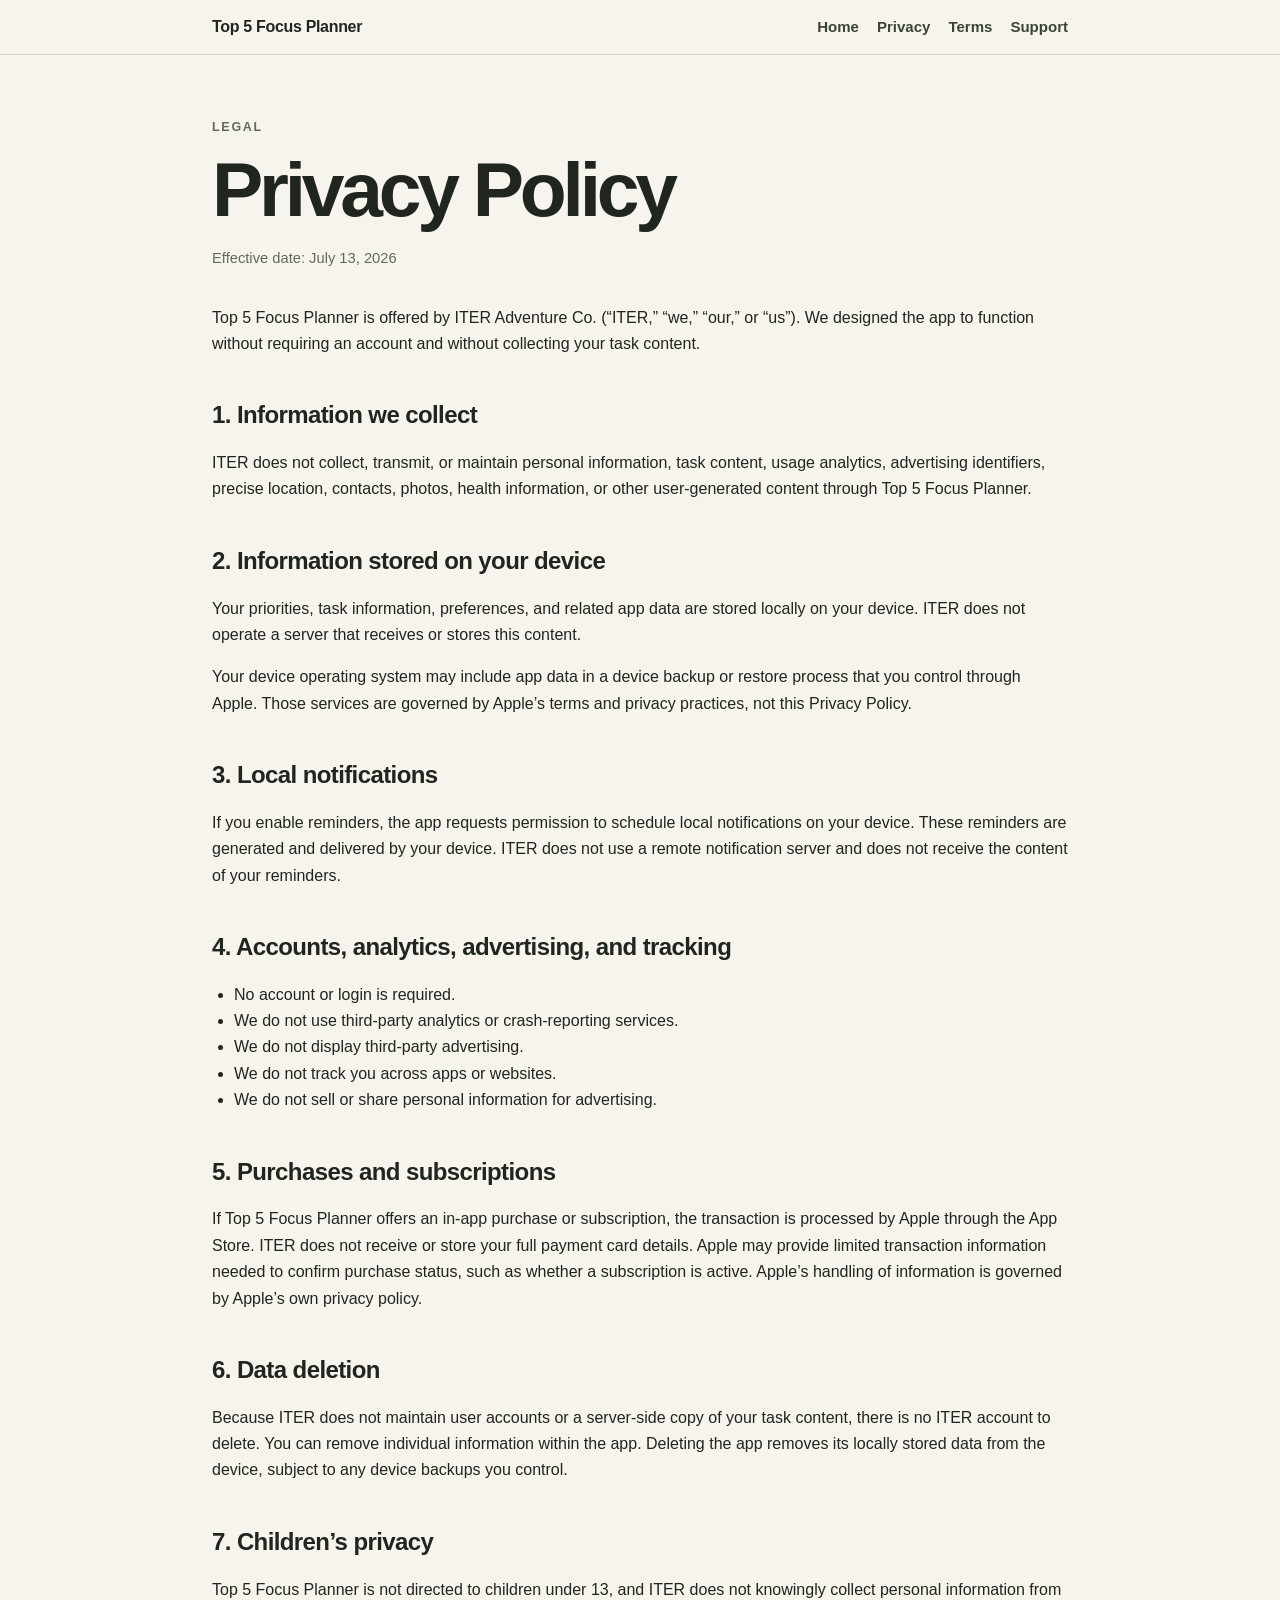
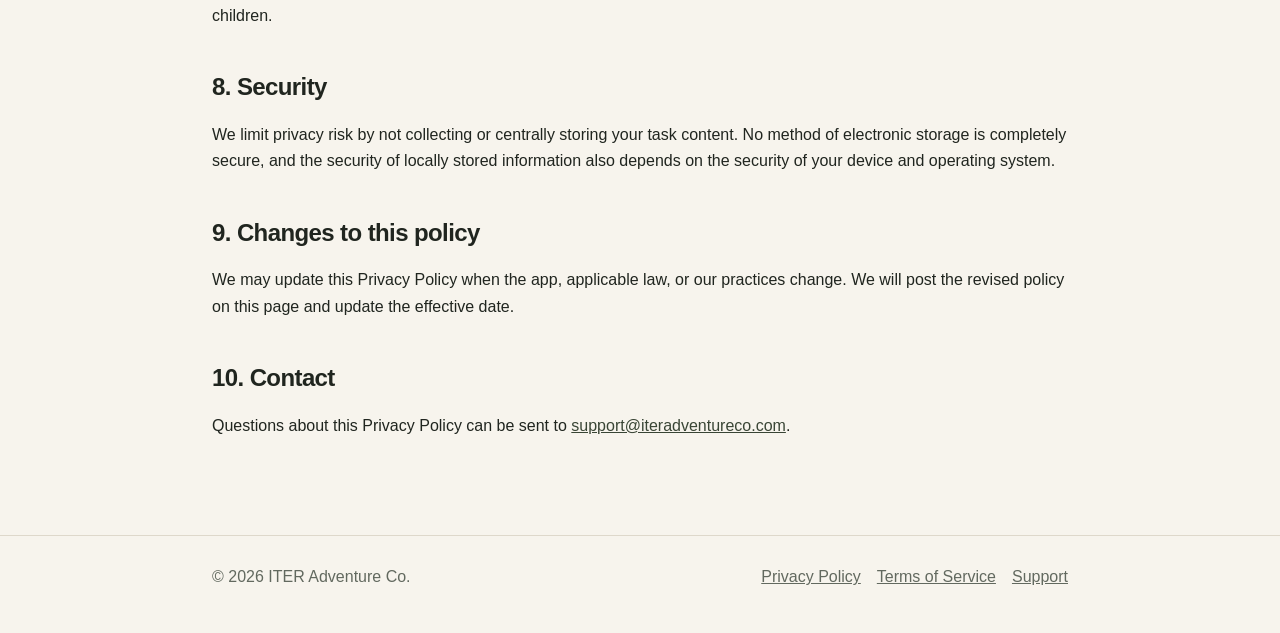
==== privacy.html @ 2925936f "Add files via upload" ====
<!doctype html>
<html lang="en">
<head>
  <meta charset="utf-8">
  <meta name="viewport" content="width=device-width, initial-scale=1">
  <meta name="description" content="Privacy Policy for Top 5 Focus Planner by ITER Adventure Co.">
  <title>Privacy Policy | Top 5 Focus Planner</title>
  <link rel="stylesheet" href="styles.css">
</head>
<body>

<header>
  <div class="nav">
    <a class="brand" href="index.html">Top 5 Focus Planner</a>
    <nav aria-label="Main navigation">
      <a href="index.html">Home</a>
      <a href="privacy.html">Privacy</a>
      <a href="terms.html">Terms</a>
      <a href="support.html">Support</a>
    </nav>
  </div>
</header>

<main>

<div class="eyebrow">Legal</div>
<h1>Privacy Policy</h1>
<p class="meta">Effective date: July 13, 2026</p>

<p>Top 5 Focus Planner is offered by ITER Adventure Co. (“ITER,” “we,” “our,” or “us”). We designed the app to function without requiring an account and without collecting your task content.</p>

<h2>1. Information we collect</h2>
<p>ITER does not collect, transmit, or maintain personal information, task content, usage analytics, advertising identifiers, precise location, contacts, photos, health information, or other user-generated content through Top 5 Focus Planner.</p>

<h2>2. Information stored on your device</h2>
<p>Your priorities, task information, preferences, and related app data are stored locally on your device. ITER does not operate a server that receives or stores this content.</p>
<p>Your device operating system may include app data in a device backup or restore process that you control through Apple. Those services are governed by Apple’s terms and privacy practices, not this Privacy Policy.</p>

<h2>3. Local notifications</h2>
<p>If you enable reminders, the app requests permission to schedule local notifications on your device. These reminders are generated and delivered by your device. ITER does not use a remote notification server and does not receive the content of your reminders.</p>

<h2>4. Accounts, analytics, advertising, and tracking</h2>
<ul>
  <li>No account or login is required.</li>
  <li>We do not use third-party analytics or crash-reporting services.</li>
  <li>We do not display third-party advertising.</li>
  <li>We do not track you across apps or websites.</li>
  <li>We do not sell or share personal information for advertising.</li>
</ul>

<h2>5. Purchases and subscriptions</h2>
<p>If Top 5 Focus Planner offers an in-app purchase or subscription, the transaction is processed by Apple through the App Store. ITER does not receive or store your full payment card details. Apple may provide limited transaction information needed to confirm purchase status, such as whether a subscription is active. Apple’s handling of information is governed by Apple’s own privacy policy.</p>

<h2>6. Data deletion</h2>
<p>Because ITER does not maintain user accounts or a server-side copy of your task content, there is no ITER account to delete. You can remove individual information within the app. Deleting the app removes its locally stored data from the device, subject to any device backups you control.</p>

<h2>7. Children’s privacy</h2>
<p>Top 5 Focus Planner is not directed to children under 13, and ITER does not knowingly collect personal information from children.</p>

<h2>8. Security</h2>
<p>We limit privacy risk by not collecting or centrally storing your task content. No method of electronic storage is completely secure, and the security of locally stored information also depends on the security of your device and operating system.</p>

<h2>9. Changes to this policy</h2>
<p>We may update this Privacy Policy when the app, applicable law, or our practices change. We will post the revised policy on this page and update the effective date.</p>

<h2>10. Contact</h2>
<p>Questions about this Privacy Policy can be sent to <a href="mailto:support@iteradventureco.com">support@iteradventureco.com</a>.</p>

</main>

<footer>
  <div class="footer-inner">
    <div>© 2026 ITER Adventure Co.</div>
    <div class="footer-links">
      <a href="privacy.html">Privacy Policy</a>
      <a href="terms.html">Terms of Service</a>
      <a href="support.html">Support</a>
    </div>
  </div>
</footer>

</body>
</html>
---- styles.css ----
:root {
  --bg: #f7f4ed;
  --surface: #fffdf8;
  --text: #20251f;
  --muted: #62695f;
  --line: #ded8cb;
  --accent: #394535;
  --accent-soft: #e8eadf;
  --max: 900px;
}
* { box-sizing: border-box; }
html { scroll-behavior: smooth; }
body {
  margin: 0;
  font-family: -apple-system, BlinkMacSystemFont, "Segoe UI", Roboto, Helvetica, Arial, sans-serif;
  color: var(--text);
  background: var(--bg);
  line-height: 1.65;
}
a { color: var(--accent); }
a:hover { opacity: .78; }
header {
  position: sticky;
  top: 0;
  z-index: 20;
  background: rgba(247,244,237,.92);
  backdrop-filter: blur(14px);
  border-bottom: 1px solid var(--line);
}
.nav {
  max-width: var(--max);
  margin: auto;
  padding: 14px 22px;
  display: flex;
  align-items: center;
  justify-content: space-between;
  gap: 18px;
}
.brand {
  color: var(--text);
  text-decoration: none;
  font-weight: 800;
  letter-spacing: -.02em;
}
nav { display: flex; gap: 18px; flex-wrap: wrap; }
nav a { text-decoration: none; font-size: .94rem; font-weight: 600; }
main {
  max-width: var(--max);
  margin: auto;
  padding: 62px 22px 80px;
}
.hero { padding: 58px 0 34px; }
.eyebrow {
  text-transform: uppercase;
  letter-spacing: .14em;
  font-size: .78rem;
  font-weight: 800;
  color: var(--muted);
}
h1 {
  font-size: clamp(2.45rem, 7vw, 4.8rem);
  line-height: 1.02;
  letter-spacing: -.055em;
  margin: 12px 0 18px;
}
h2 { margin-top: 44px; line-height: 1.2; letter-spacing: -.025em; }
h3 { margin-top: 28px; line-height: 1.25; }
.lead {
  font-size: 1.22rem;
  color: var(--muted);
  max-width: 700px;
}
.card-grid {
  display: grid;
  grid-template-columns: repeat(2, minmax(0, 1fr));
  gap: 16px;
  margin: 34px 0;
}
.card {
  background: var(--surface);
  border: 1px solid var(--line);
  border-radius: 18px;
  padding: 24px;
  box-shadow: 0 8px 25px rgba(35, 40, 31, .04);
}
.card h3 { margin-top: 0; }
.button {
  display: inline-block;
  margin-top: 12px;
  padding: 12px 18px;
  border-radius: 999px;
  background: var(--accent);
  color: #fff;
  text-decoration: none;
  font-weight: 700;
}
.notice {
  background: var(--accent-soft);
  border-left: 4px solid var(--accent);
  border-radius: 10px;
  padding: 14px 16px;
  margin: 24px 0;
}
.meta {
  color: var(--muted);
  font-size: .92rem;
  margin-bottom: 34px;
}
ul { padding-left: 22px; }
footer {
  border-top: 1px solid var(--line);
  color: var(--muted);
}
.footer-inner {
  max-width: var(--max);
  margin: auto;
  padding: 28px 22px 42px;
  display: flex;
  justify-content: space-between;
  gap: 20px;
  flex-wrap: wrap;
}
.footer-links { display: flex; gap: 16px; flex-wrap: wrap; }
.footer-links a { color: var(--muted); }
.faq details {
  background: var(--surface);
  border: 1px solid var(--line);
  border-radius: 12px;
  padding: 16px 18px;
  margin: 12px 0;
}
.faq summary { cursor: pointer; font-weight: 750; }
.small { font-size: .9rem; color: var(--muted); }
@media (max-width: 680px) {
  .nav { align-items: flex-start; flex-direction: column; }
  nav { gap: 12px; }
  main { padding-top: 36px; }
  .hero { padding-top: 30px; }
  .card-grid { grid-template-columns: 1fr; }
}
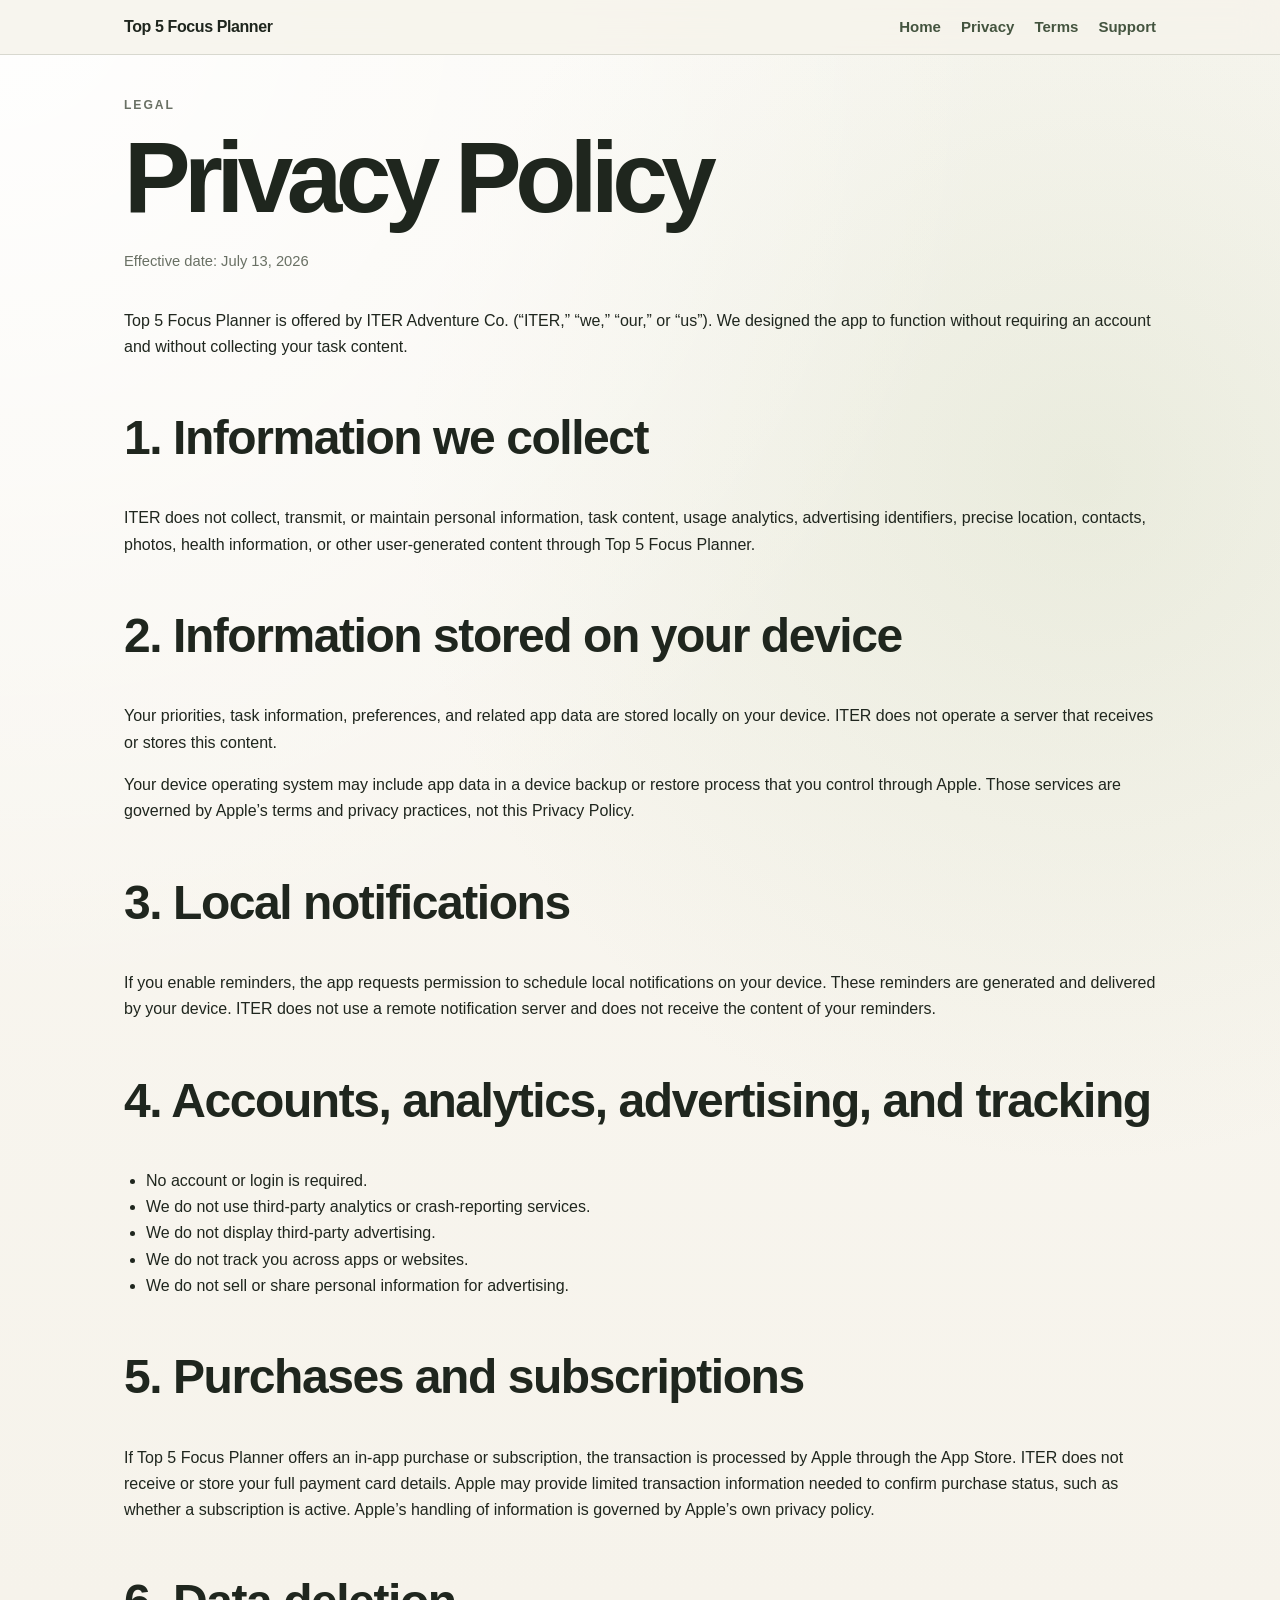
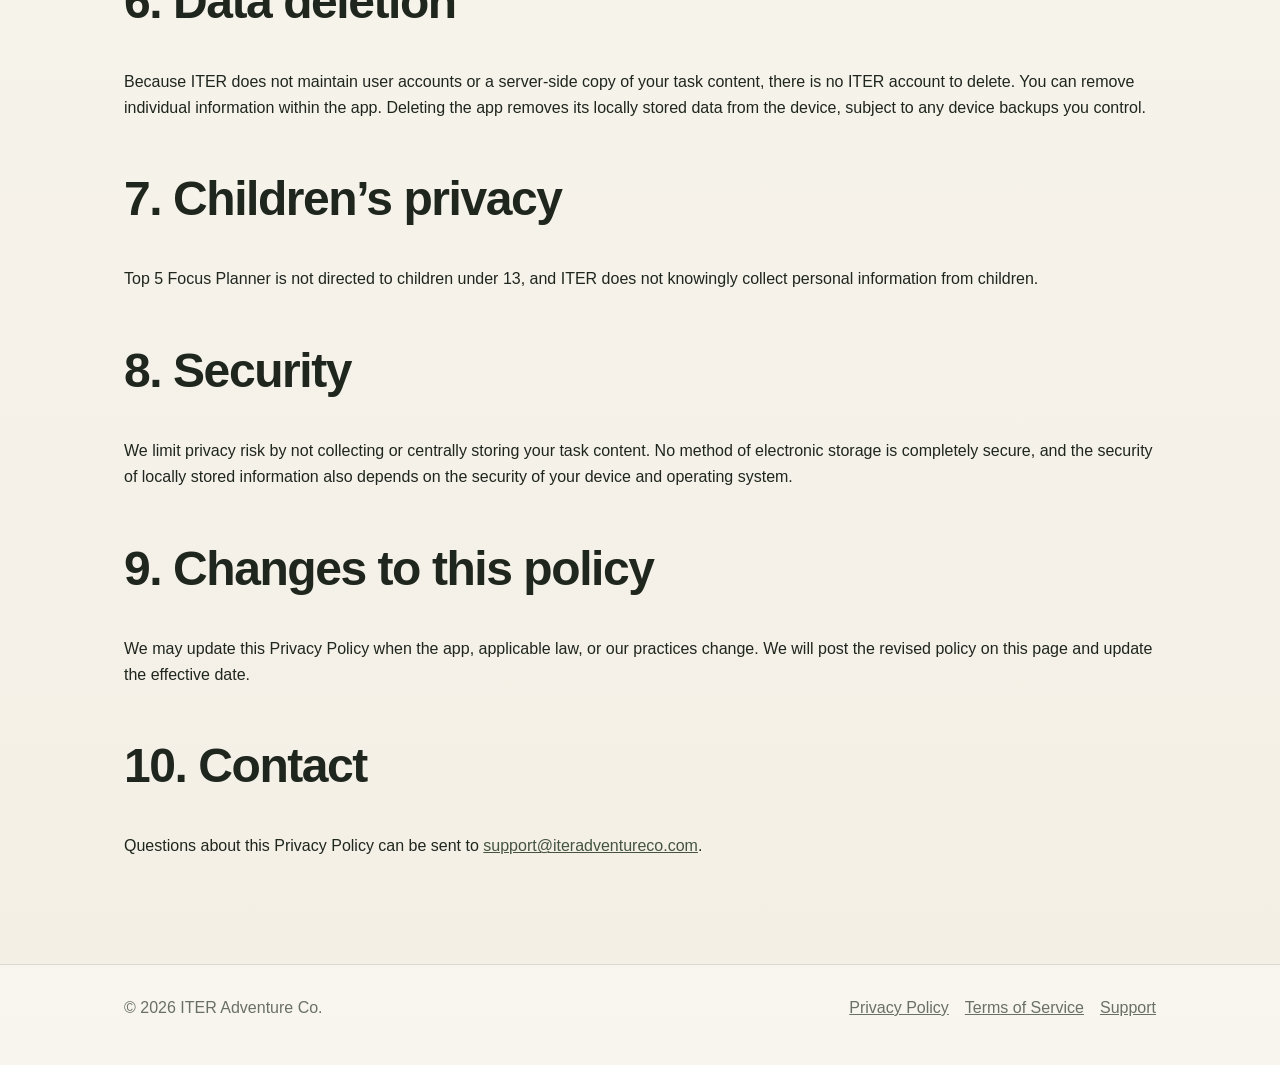
==== commit 5e5baba1: "Add files via upload" ====
--- a/privacy.html
+++ b/privacy.html
@@ -5,6 +5,8 @@
   <meta name="viewport" content="width=device-width, initial-scale=1">
   <meta name="description" content="Privacy Policy for Top 5 Focus Planner by ITER Adventure Co.">
   <title>Privacy Policy | Top 5 Focus Planner</title>
+  <link rel="icon" type="image/png" href="app-icon.png">
+  <link rel="apple-touch-icon" href="app-icon.png">
   <link rel="stylesheet" href="styles.css">
 </head>
 <body>
--- a/styles.css
+++ b/styles.css
@@ -1,12 +1,15 @@
 :root {
-  --bg: #f7f4ed;
-  --surface: #fffdf8;
-  --text: #20251f;
-  --muted: #62695f;
-  --line: #ded8cb;
-  --accent: #394535;
-  --accent-soft: #e8eadf;
-  --max: 900px;
+  --bg: #f6f3eb;
+  --surface: rgba(255,255,255,.66);
+  --surface-solid: #fffdf8;
+  --text: #1f261e;
+  --muted: #697064;
+  --line: rgba(58,69,53,.16);
+  --accent: #44543f;
+  --accent-2: #8fa476;
+  --soft: #e9eddf;
+  --max: 1080px;
+  --shadow: 0 24px 70px rgba(37, 45, 34, .10);
 }
 * { box-sizing: border-box; }
 html { scroll-behavior: smooth; }
@@ -14,91 +17,179 @@
   margin: 0;
   font-family: -apple-system, BlinkMacSystemFont, "Segoe UI", Roboto, Helvetica, Arial, sans-serif;
   color: var(--text);
-  background: var(--bg);
+  background:
+    radial-gradient(circle at top left, rgba(255,255,255,.9), transparent 34%),
+    radial-gradient(circle at 85% 18%, rgba(184,199,157,.23), transparent 28%),
+    linear-gradient(180deg, #faf8f3 0%, var(--bg) 60%, #f3efe5 100%);
   line-height: 1.65;
 }
 a { color: var(--accent); }
 a:hover { opacity: .78; }
+img { max-width: 100%; }
 header {
   position: sticky;
   top: 0;
   z-index: 20;
-  background: rgba(247,244,237,.92);
-  backdrop-filter: blur(14px);
+  background: rgba(246,243,235,.82);
+  backdrop-filter: blur(18px);
   border-bottom: 1px solid var(--line);
 }
 .nav {
   max-width: var(--max);
   margin: auto;
-  padding: 14px 22px;
+  padding: 14px 24px;
   display: flex;
   align-items: center;
   justify-content: space-between;
-  gap: 18px;
+  gap: 20px;
 }
 .brand {
   color: var(--text);
   text-decoration: none;
   font-weight: 800;
-  letter-spacing: -.02em;
-}
-nav { display: flex; gap: 18px; flex-wrap: wrap; }
-nav a { text-decoration: none; font-size: .94rem; font-weight: 600; }
+  letter-spacing: -.025em;
+}
+nav { display: flex; gap: 20px; flex-wrap: wrap; }
+nav a { text-decoration: none; font-size: .94rem; font-weight: 650; }
 main {
   max-width: var(--max);
   margin: auto;
-  padding: 62px 22px 80px;
-}
-.hero { padding: 58px 0 34px; }
+  padding: 40px 24px 88px;
+}
+.hero {
+  min-height: 72vh;
+  display: grid;
+  grid-template-columns: 1.05fr .95fr;
+  align-items: center;
+  gap: 56px;
+  padding: 72px 0 58px;
+}
+.hero-copy { max-width: 660px; }
+.icon-wrap {
+  display: flex;
+  justify-content: center;
+  align-items: center;
+}
+.app-icon {
+  width: min(390px, 78vw);
+  border-radius: 26%;
+  box-shadow: var(--shadow);
+  animation: float 6s ease-in-out infinite;
+}
+@keyframes float {
+  0%, 100% { transform: translateY(0); }
+  50% { transform: translateY(-10px); }
+}
 .eyebrow {
   text-transform: uppercase;
-  letter-spacing: .14em;
-  font-size: .78rem;
+  letter-spacing: .16em;
+  font-size: .76rem;
   font-weight: 800;
   color: var(--muted);
 }
 h1 {
-  font-size: clamp(2.45rem, 7vw, 4.8rem);
-  line-height: 1.02;
-  letter-spacing: -.055em;
-  margin: 12px 0 18px;
-}
-h2 { margin-top: 44px; line-height: 1.2; letter-spacing: -.025em; }
+  font-size: clamp(3rem, 7.8vw, 6.3rem);
+  line-height: .98;
+  letter-spacing: -.065em;
+  margin: 14px 0 22px;
+}
+h2 { margin-top: 50px; line-height: 1.15; letter-spacing: -.03em; font-size: clamp(1.8rem, 4vw, 3rem); }
 h3 { margin-top: 28px; line-height: 1.25; }
 .lead {
-  font-size: 1.22rem;
-  color: var(--muted);
-  max-width: 700px;
-}
-.card-grid {
-  display: grid;
-  grid-template-columns: repeat(2, minmax(0, 1fr));
-  gap: 16px;
-  margin: 34px 0;
-}
-.card {
-  background: var(--surface);
-  border: 1px solid var(--line);
-  border-radius: 18px;
-  padding: 24px;
-  box-shadow: 0 8px 25px rgba(35, 40, 31, .04);
-}
-.card h3 { margin-top: 0; }
+  font-size: clamp(1.12rem, 2.3vw, 1.35rem);
+  color: var(--muted);
+  max-width: 680px;
+}
+.cta-row {
+  display: flex;
+  gap: 14px;
+  flex-wrap: wrap;
+  margin-top: 28px;
+}
 .button {
   display: inline-block;
-  margin-top: 12px;
-  padding: 12px 18px;
+  padding: 13px 20px;
   border-radius: 999px;
   background: var(--accent);
   color: #fff;
   text-decoration: none;
-  font-weight: 700;
+  font-weight: 750;
+  box-shadow: 0 12px 26px rgba(68,84,63,.18);
+}
+.button.secondary {
+  background: rgba(255,255,255,.62);
+  color: var(--accent);
+  border: 1px solid var(--line);
+  box-shadow: none;
+}
+.trust-row {
+  display: flex;
+  gap: 18px;
+  flex-wrap: wrap;
+  margin-top: 30px;
+  color: var(--muted);
+  font-size: .94rem;
+}
+.trust-row span::before {
+  content: "✓";
+  color: var(--accent-2);
+  font-weight: 900;
+  margin-right: 7px;
+}
+.section-shell {
+  padding: 38px 0 12px;
+}
+.card-grid {
+  display: grid;
+  grid-template-columns: repeat(4, minmax(0, 1fr));
+  gap: 16px;
+  margin: 34px 0;
+}
+.card {
+  background: var(--surface);
+  border: 1px solid var(--line);
+  border-radius: 24px;
+  padding: 24px;
+  box-shadow: 0 12px 38px rgba(35, 40, 31, .05);
+  backdrop-filter: blur(12px);
+}
+.card h3 { margin-top: 0; }
+.card .number {
+  width: 36px;
+  height: 36px;
+  border-radius: 50%;
+  display: grid;
+  place-items: center;
+  background: var(--soft);
+  color: var(--accent);
+  font-weight: 800;
+  margin-bottom: 18px;
+}
+.privacy-banner {
+  margin: 54px 0;
+  display: grid;
+  grid-template-columns: 1fr 1fr;
+  gap: 28px;
+  align-items: center;
+  background: linear-gradient(135deg, rgba(235,239,225,.86), rgba(255,255,255,.7));
+  border: 1px solid var(--line);
+  border-radius: 30px;
+  padding: 34px;
+}
+.privacy-banner h2 { margin-top: 0; }
+.check-list { list-style: none; padding: 0; margin: 0; }
+.check-list li { margin: 11px 0; color: var(--muted); }
+.check-list li::before {
+  content: "✓";
+  font-weight: 900;
+  color: var(--accent-2);
+  margin-right: 10px;
 }
 .notice {
-  background: var(--accent-soft);
+  background: var(--soft);
   border-left: 4px solid var(--accent);
-  border-radius: 10px;
-  padding: 14px 16px;
+  border-radius: 12px;
+  padding: 15px 17px;
   margin: 24px 0;
 }
 .meta {
@@ -110,11 +201,12 @@
 footer {
   border-top: 1px solid var(--line);
   color: var(--muted);
+  background: rgba(255,255,255,.35);
 }
 .footer-inner {
   max-width: var(--max);
   margin: auto;
-  padding: 28px 22px 42px;
+  padding: 30px 24px 44px;
   display: flex;
   justify-content: space-between;
   gap: 20px;
@@ -125,16 +217,25 @@
 .faq details {
   background: var(--surface);
   border: 1px solid var(--line);
-  border-radius: 12px;
-  padding: 16px 18px;
+  border-radius: 14px;
+  padding: 17px 19px;
   margin: 12px 0;
 }
 .faq summary { cursor: pointer; font-weight: 750; }
 .small { font-size: .9rem; color: var(--muted); }
+@media (max-width: 880px) {
+  .hero { grid-template-columns: 1fr; text-align: center; gap: 34px; padding-top: 48px; }
+  .hero-copy { margin: auto; }
+  .cta-row, .trust-row { justify-content: center; }
+  .icon-wrap { order: -1; }
+  .app-icon { width: min(280px, 65vw); }
+  .card-grid { grid-template-columns: repeat(2, minmax(0, 1fr)); }
+  .privacy-banner { grid-template-columns: 1fr; }
+}
 @media (max-width: 680px) {
   .nav { align-items: flex-start; flex-direction: column; }
   nav { gap: 12px; }
-  main { padding-top: 36px; }
-  .hero { padding-top: 30px; }
+  main { padding-top: 18px; }
   .card-grid { grid-template-columns: 1fr; }
-}
+  h1 { font-size: clamp(2.8rem, 16vw, 4.5rem); }
+}
